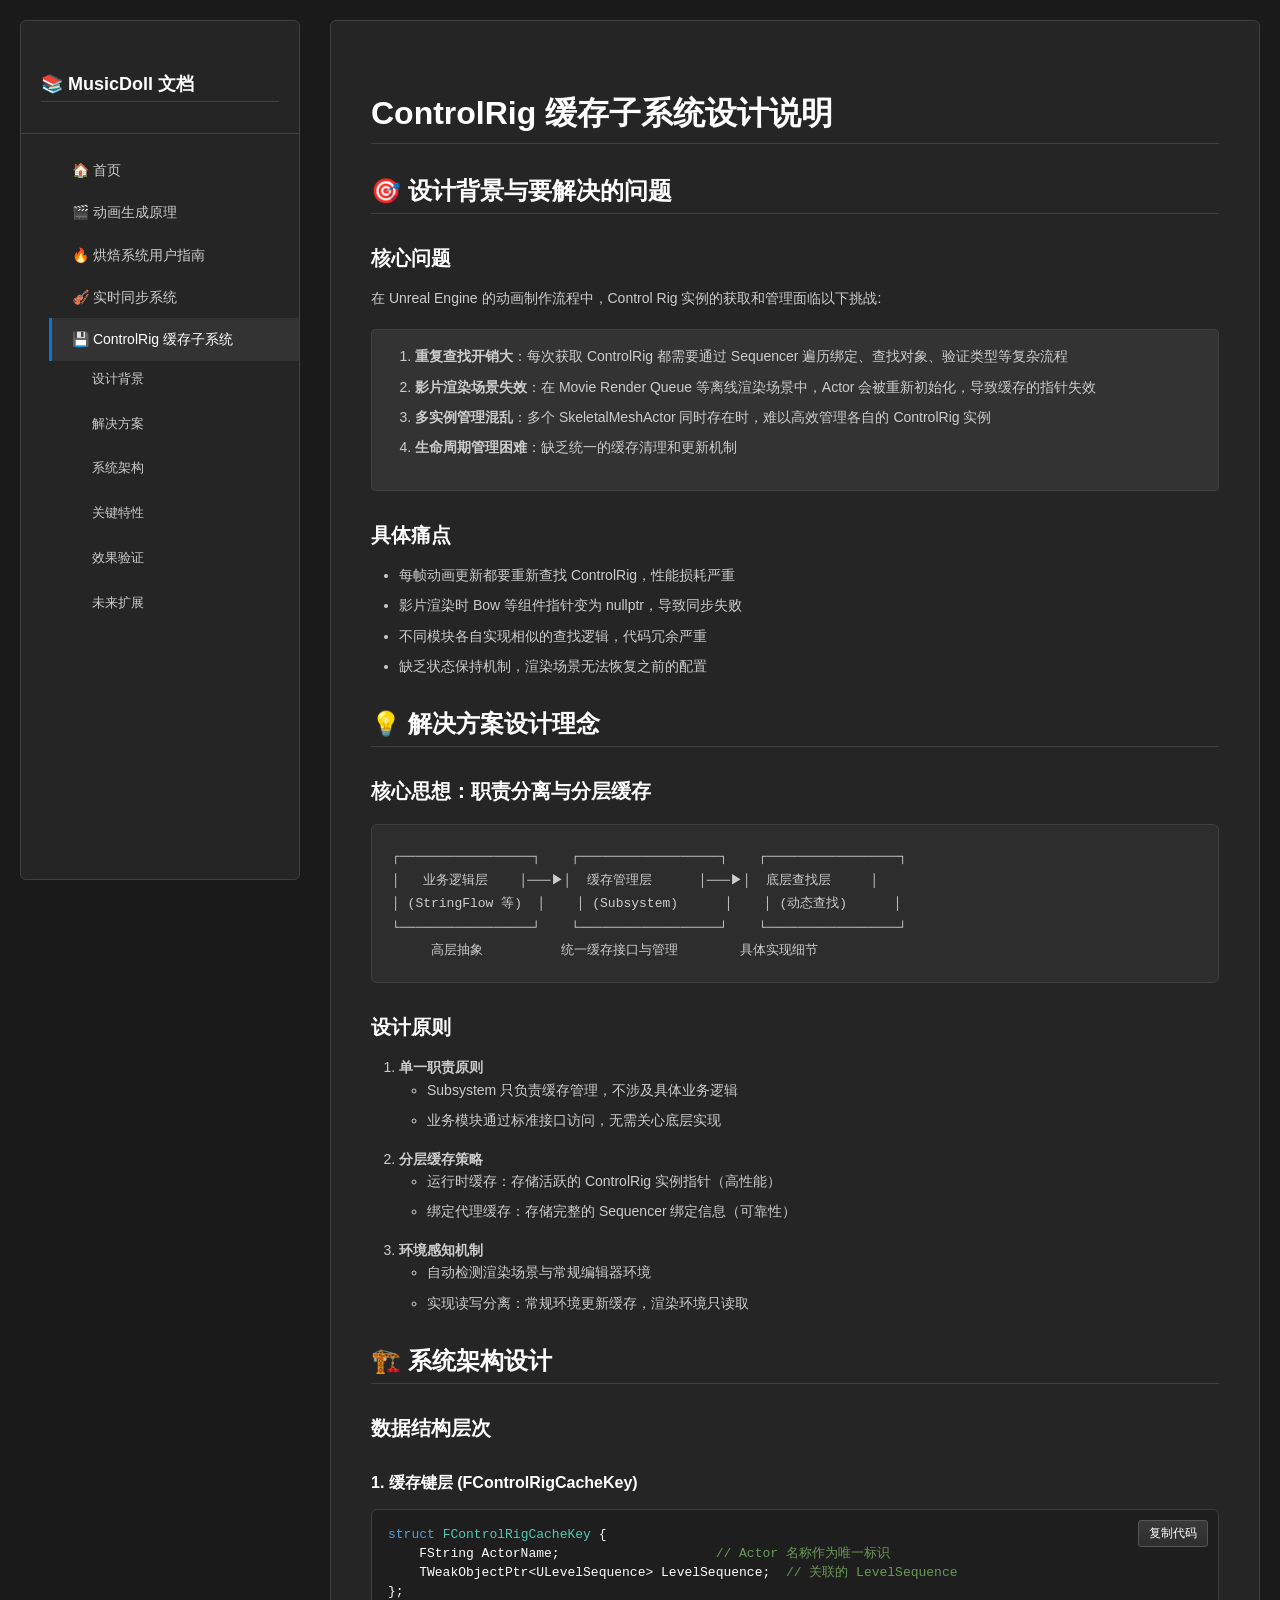
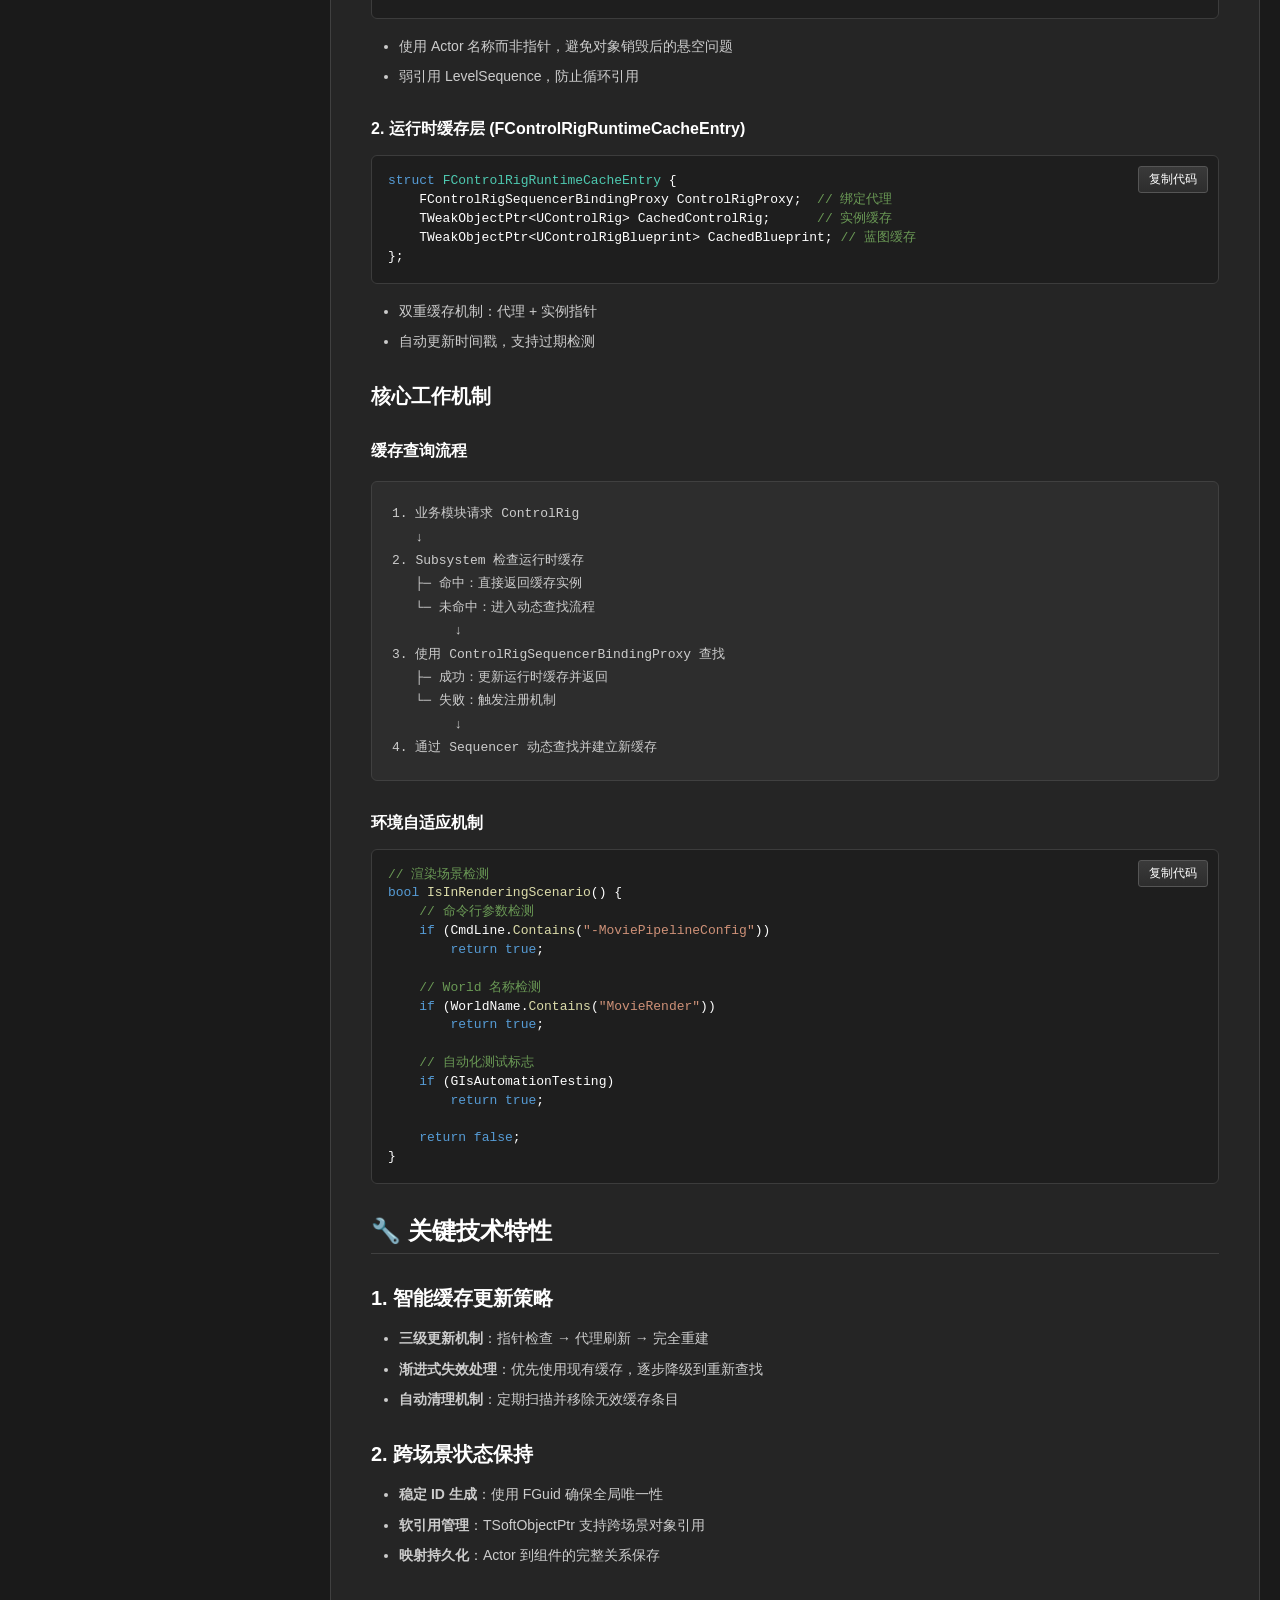
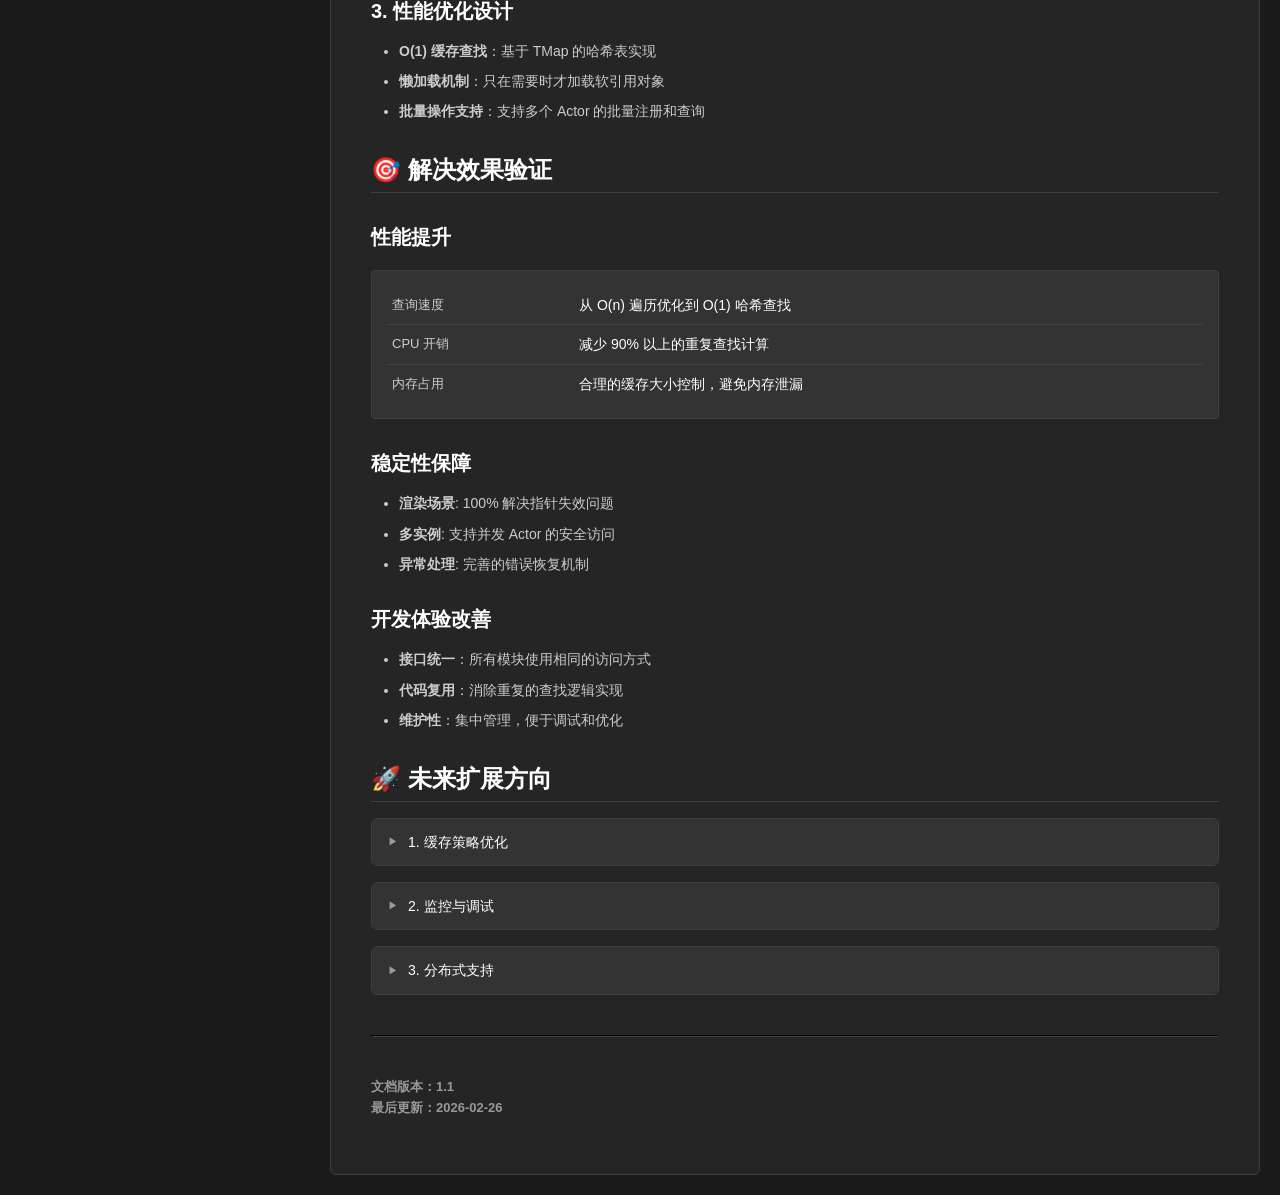
==== Documentation/HTML/ControlRigCacheSubsystemGuide.html @ b271af06 "新增了AI生成的html文档" ====
<!DOCTYPE html>
<html lang="zh-CN">
<head>
    <meta charset="UTF-8">
    <meta name="viewport" content="width=device-width, initial-scale=1.0">
    <title>ControlRig 缓存子系统指南 - MusicDoll 文档</title>
    <link rel="stylesheet" href="css/musicdoll-docs.css">
</head>
<body>
    <div class="doc-container">
        <!-- Sidebar Navigation -->
        <aside class="doc-sidebar">
            <div class="doc-nav-header">
                <h2>📚 MusicDoll 文档</h2>
            </div>
            <ul class="doc-nav">
                <li class="doc-nav-item">
                    <a href="index.html" class="doc-nav-link">🏠 首页</a>
                </li>
                <li class="doc-nav-item">
                    <a href="MusicDollAnimationGuide.html" class="doc-nav-link">🎬 动画生成原理</a>
                </li>
                <li class="doc-nav-item">
                    <a href="BakeUserGuide.html" class="doc-nav-link">🔥 烘焙系统用户指南</a>
                </li>
                <li class="doc-nav-item">
                    <a href="StringFlowRealtimeSyncSystem.html" class="doc-nav-link">🎻 实时同步系统</a>
                </li>
                <li class="doc-nav-item expanded">
                    <a href="#controlrig-cache" class="doc-nav-link active">💾 ControlRig 缓存子系统</a>
                    <ul class="doc-nav-sub">
                        <li><a href="#background" class="doc-nav-link">设计背景</a></li>
                        <li><a href="#solution" class="doc-nav-link">解决方案</a></li>
                        <li><a href="#architecture" class="doc-nav-link">系统架构</a></li>
                        <li><a href="#features" class="doc-nav-link">关键特性</a></li>
                        <li><a href="#results" class="doc-nav-link">效果验证</a></li>
                        <li><a href="#future" class="doc-nav-link">未来扩展</a></li>
                    </ul>
                </li>
            </ul>
        </aside>

        <!-- Main Content -->
        <main class="doc-main">
            <div class="doc-content">
                <h1 id="controlrig-cache">ControlRig 缓存子系统设计说明</h1>

                <section id="background">
                    <h2>🎯 设计背景与要解决的问题</h2>

                    <h3>核心问题</h3>
                    <p>在 Unreal Engine 的动画制作流程中，Control Rig 实例的获取和管理面临以下挑战:</p>

                    <div class="ui-panel">
                        <div class="ui-panel-body">
                            <ol>
                                <li><strong>重复查找开销大</strong>：每次获取 ControlRig 都需要通过 Sequencer 遍历绑定、查找对象、验证类型等复杂流程</li>
                                <li><strong>影片渲染场景失效</strong>：在 Movie Render Queue 等离线渲染场景中，Actor 会被重新初始化，导致缓存的指针失效</li>
                                <li><strong>多实例管理混乱</strong>：多个 SkeletalMeshActor 同时存在时，难以高效管理各自的 ControlRig 实例</li>
                                <li><strong>生命周期管理困难</strong>：缺乏统一的缓存清理和更新机制</li>
                            </ol>
                        </div>
                    </div>

                    <h3>具体痛点</h3>
                    <ul>
                        <li>每帧动画更新都要重新查找 ControlRig，性能损耗严重</li>
                        <li>影片渲染时 Bow 等组件指针变为 nullptr，导致同步失败</li>
                        <li>不同模块各自实现相似的查找逻辑，代码冗余严重</li>
                        <li>缺乏状态保持机制，渲染场景无法恢复之前的配置</li>
                    </ul>
                </section>

                <section id="solution">
                    <h2>💡 解决方案设计理念</h2>

                    <h3>核心思想：职责分离与分层缓存</h3>

                    <div class="flow-diagram">┌─────────────────┐    ┌──────────────────┐    ┌─────────────────┐
│   业务逻辑层    │───▶│  缓存管理层      │───▶│  底层查找层     │
│ (StringFlow 等)  │    │ (Subsystem)      │    │ (动态查找)      │
└─────────────────┘    └──────────────────┘    └─────────────────┘
     高层抽象          统一缓存接口与管理        具体实现细节</div>

                    <h3>设计原则</h3>

                    <ol>
                        <li><strong>单一职责原则</strong>
                            <ul>
                                <li>Subsystem 只负责缓存管理，不涉及具体业务逻辑</li>
                                <li>业务模块通过标准接口访问，无需关心底层实现</li>
                            </ul>
                        </li>
                        <li><strong>分层缓存策略</strong>
                            <ul>
                                <li>运行时缓存：存储活跃的 ControlRig 实例指针（高性能）</li>
                                <li>绑定代理缓存：存储完整的 Sequencer 绑定信息（可靠性）</li>
                            </ul>
                        </li>
                        <li><strong>环境感知机制</strong>
                            <ul>
                                <li>自动检测渲染场景与常规编辑器环境</li>
                                <li>实现读写分离：常规环境更新缓存，渲染环境只读取</li>
                            </ul>
                        </li>
                    </ol>
                </section>

                <section id="architecture">
                    <h2>🏗️ 系统架构设计</h2>

                    <h3>数据结构层次</h3>

                    <h4>1. 缓存键层 (FControlRigCacheKey)</h4>
                    <pre><code><span class="kw">struct</span> <span class="tp">FControlRigCacheKey</span> {
    FString ActorName;                    <span class="cmt">// Actor 名称作为唯一标识</span>
    TWeakObjectPtr&lt;ULevelSequence&gt; LevelSequence;  <span class="cmt">// 关联的 LevelSequence</span>
};</code></pre>
                    <ul>
                        <li>使用 Actor 名称而非指针，避免对象销毁后的悬空问题</li>
                        <li>弱引用 LevelSequence，防止循环引用</li>
                    </ul>

                    <h4>2. 运行时缓存层 (FControlRigRuntimeCacheEntry)</h4>
                    <pre><code><span class="kw">struct</span> <span class="tp">FControlRigRuntimeCacheEntry</span> {
    FControlRigSequencerBindingProxy ControlRigProxy;  <span class="cmt">// 绑定代理</span>
    TWeakObjectPtr&lt;UControlRig&gt; CachedControlRig;      <span class="cmt">// 实例缓存</span>
    TWeakObjectPtr&lt;UControlRigBlueprint&gt; CachedBlueprint; <span class="cmt">// 蓝图缓存</span>
};</code></pre>
                    <ul>
                        <li>双重缓存机制：代理 + 实例指针</li>
                        <li>自动更新时间戳，支持过期检测</li>
                    </ul>

                    <h3>核心工作机制</h3>

                    <h4>缓存查询流程</h4>
                    <div class="flow-diagram">1. 业务模块请求 ControlRig
   ↓
2. Subsystem 检查运行时缓存
   ├─ 命中：直接返回缓存实例
   └─ 未命中：进入动态查找流程
        ↓
3. 使用 ControlRigSequencerBindingProxy 查找
   ├─ 成功：更新运行时缓存并返回
   └─ 失败：触发注册机制
        ↓
4. 通过 Sequencer 动态查找并建立新缓存</div>

                    <h4>环境自适应机制</h4>
                    <pre><code><span class="cmt">// 渲染场景检测</span>
<span class="kw">bool</span> <span class="fn">IsInRenderingScenario</span>() {
    <span class="cmt">// 命令行参数检测</span>
    <span class="kw">if</span> (CmdLine.<span class="fn">Contains</span>(<span class="str">"-MoviePipelineConfig"</span>))
        <span class="kw">return true</span>;
    
    <span class="cmt">// World 名称检测</span>
    <span class="kw">if</span> (WorldName.<span class="fn">Contains</span>(<span class="str">"MovieRender"</span>))
        <span class="kw">return true</span>;
        
    <span class="cmt">// 自动化测试标志</span>
    <span class="kw">if</span> (GIsAutomationTesting)
        <span class="kw">return true</span>;
        
    <span class="kw">return false</span>;
}</code></pre>
                </section>

                <section id="features">
                    <h2>🔧 关键技术特性</h2>

                    <h3>1. 智能缓存更新策略</h3>
                    <ul>
                        <li><strong>三级更新机制</strong>：指针检查 → 代理刷新 → 完全重建</li>
                        <li><strong>渐进式失效处理</strong>：优先使用现有缓存，逐步降级到重新查找</li>
                        <li><strong>自动清理机制</strong>：定期扫描并移除无效缓存条目</li>
                    </ul>

                    <h3>2. 跨场景状态保持</h3>
                    <ul>
                        <li><strong>稳定 ID 生成</strong>：使用 FGuid 确保全局唯一性</li>
                        <li><strong>软引用管理</strong>：TSoftObjectPtr 支持跨场景对象引用</li>
                        <li><strong>映射持久化</strong>：Actor 到组件的完整关系保存</li>
                    </ul>

                    <h3>3. 性能优化设计</h3>
                    <ul>
                        <li><strong>O(1) 缓存查找</strong>：基于 TMap 的哈希表实现</li>
                        <li><strong>懒加载机制</strong>：只在需要时才加载软引用对象</li>
                        <li><strong>批量操作支持</strong>：支持多个 Actor 的批量注册和查询</li>
                    </ul>
                </section>

                <section id="results">
                    <h2>🎯 解决效果验证</h2>

                    <h3>性能提升</h3>
                    <div class="ui-panel">
                        <div class="ui-panel-body">
                            <div class="property-row">
                                <div class="property-label">查询速度</div>
                                <div class="property-value">
                                    <span>从 O(n) 遍历优化到 O(1) 哈希查找</span>
                                </div>
                            </div>
                            <div class="property-row">
                                <div class="property-label">CPU 开销</div>
                                <div class="property-value">
                                    <span>减少 90% 以上的重复查找计算</span>
                                </div>
                            </div>
                            <div class="property-row">
                                <div class="property-label">内存占用</div>
                                <div class="property-value">
                                    <span>合理的缓存大小控制，避免内存泄漏</span>
                                </div>
                            </div>
                        </div>
                    </div>

                    <h3>稳定性保障</h3>
                    <ul>
                        <li><strong>渲染场景</strong>: 100% 解决指针失效问题</li>
                        <li><strong>多实例</strong>: 支持并发 Actor 的安全访问</li>
                        <li><strong>异常处理</strong>: 完善的错误恢复机制</li>
                    </ul>

                    <h3>开发体验改善</h3>
                    <ul>
                        <li><strong>接口统一</strong>：所有模块使用相同的访问方式</li>
                        <li><strong>代码复用</strong>：消除重复的查找逻辑实现</li>
                        <li><strong>维护性</strong>：集中管理，便于调试和优化</li>
                    </ul>
                </section>

                <section id="future">
                    <h2>🚀 未来扩展方向</h2>

                    <details>
                        <summary>1. 缓存策略优化</summary>
                        <div class="details-content">
                            <ul>
                                <li>实现 LRU 淘汰算法</li>
                                <li>支持配置化的缓存大小限制</li>
                                <li>添加缓存预热机制</li>
                            </ul>
                        </div>
                    </details>

                    <details>
                        <summary>2. 监控与调试</summary>
                        <div class="details-content">
                            <ul>
                                <li>缓存命中率统计</li>
                                <li>性能分析工具集成</li>
                                <li>实时状态可视化</li>
                            </ul>
                        </div>
                    </details>

                    <details>
                        <summary>3. 分布式支持</summary>
                        <div class="details-content">
                            <ul>
                                <li>网络同步缓存状态</li>
                                <li>多机器协作的缓存共享</li>
                                <li>云端缓存服务集成</li>
                            </ul>
                        </div>
                    </details>
                </section>

                <hr style="margin: 40px 0; border-color: var(--border-color);">
                
                <p style="color: var(--text-muted); font-size: 13px;">
                    <strong>文档版本：1.1</strong><br>
                    <strong>最后更新：2026-02-26</strong>
                </p>
            </div>
        </main>
    </div>

    <script src="js/musicdoll-docs.js"></script>
</body>
</html>
---- Documentation/HTML/css/musicdoll-docs.css ----
/* ============================================
   MusicDoll Documentation Styles
   Unreal Engine Dark Theme Inspired
   ============================================ */

:root {
    /* Color Palette - UE Dark Theme */
    --bg-primary: #1a1a1a;
    --bg-secondary: #252525;
    --bg-tertiary: #2d2d2d;
    --bg-panel: #333333;
    
    --text-primary: #ffffff;
    --text-secondary: #cccccc;
    --text-muted: #999999;
    --text-link: #4da6ff;
    
    --accent-blue: #0078d4;
    --accent-blue-hover: #1e8ce5;
    --accent-green: #2ea043;
    --accent-orange: #d29922;
    --accent-red: #f85149;
    --accent-purple: #a371f7;
    
    --border-color: #404040;
    --border-light: #555555;
    
    --code-bg: #1e1e1e;
    --code-border: #3c3c3c;
    --code-keyword: #569cd6;
    --code-string: #ce9178;
    --code-number: #b5cea8;
    --code-comment: #6a9955;
    --code-function: #dcdcaa;
    --code-type: #4ec9b0;
}

/* ============================================
   Base Styles
   ============================================ */

* {
    margin: 0;
    padding: 0;
    box-sizing: border-box;
}

body {
    font-family: 'Segoe UI', Tahoma, Geneva, Verdana, sans-serif;
    background-color: var(--bg-primary);
    color: var(--text-primary);
    line-height: 1.6;
    font-size: 14px;
}

/* ============================================
   Layout
   ============================================ */

.doc-container {
    max-width: 1400px;
    margin: 0 auto;
    padding: 20px;
    display: grid;
    grid-template-columns: 280px 1fr;
    gap: 30px;
}

/* Sidebar Navigation */
.doc-sidebar {
    position: sticky;
    top: 20px;
    height: calc(100vh - 40px);
    overflow-y: auto;
    background-color: var(--bg-secondary);
    border: 1px solid var(--border-color);
    border-radius: 6px;
    padding: 20px 0;
}

.doc-nav-header {
    padding: 0 20px 15px;
    border-bottom: 1px solid var(--border-color);
    margin-bottom: 15px;
}

.doc-nav-header h2 {
    font-size: 18px;
    color: var(--text-primary);
    font-weight: 600;
}

.doc-nav {
    list-style: none;
}

.doc-nav-item {
    margin: 0;
}

.doc-nav-link {
    display: block;
    padding: 10px 20px;
    color: var(--text-secondary);
    text-decoration: none;
    transition: all 0.2s ease;
    border-left: 3px solid transparent;
}

.doc-nav-link:hover {
    background-color: var(--bg-tertiary);
    color: var(--text-primary);
    border-left-color: var(--accent-blue);
}

.doc-nav-link.active {
    background-color: var(--bg-panel);
    color: var(--text-primary);
    border-left-color: var(--accent-blue);
    font-weight: 500;
}

.doc-nav-sub {
    list-style: none;
    padding-left: 20px;
    display: none;
}

.doc-nav-item.expanded > .doc-nav-sub {
    display: block;
}

.doc-nav-sub .doc-nav-link {
    padding: 8px 20px;
    font-size: 13px;
}

/* Main Content */
.doc-main {
    min-width: 0;
}

.doc-content {
    background-color: var(--bg-secondary);
    border: 1px solid var(--border-color);
    border-radius: 6px;
    padding: 40px;
}

/* ============================================
   Typography
   ============================================ */

h1, h2, h3, h4, h5, h6 {
    color: var(--text-primary);
    font-weight: 600;
    margin-top: 32px;
    margin-bottom: 16px;
    line-height: 1.25;
}

h1 {
    font-size: 32px;
    padding-bottom: 0.3em;
    border-bottom: 1px solid var(--border-color);
}

h2 {
    font-size: 24px;
    padding-bottom: 0.3em;
    border-bottom: 1px solid var(--border-color);
}

h3 {
    font-size: 20px;
}

h4 {
    font-size: 16px;
}

p {
    margin-bottom: 16px;
    color: var(--text-secondary);
}

ul, ol {
    margin-bottom: 16px;
    padding-left: 2em;
    color: var(--text-secondary);
}

li {
    margin-bottom: 8px;
}

a {
    color: var(--text-link);
    text-decoration: none;
}

a:hover {
    text-decoration: underline;
}

/* ============================================
   Code Blocks
   ============================================ */

pre {
    background-color: var(--code-bg);
    border: 1px solid var(--code-border);
    border-radius: 6px;
    padding: 16px;
    overflow-x: auto;
    margin: 16px 0;
    font-family: 'Consolas', 'Monaco', 'Courier New', monospace;
    font-size: 13px;
    line-height: 1.45;
}

code {
    font-family: 'Consolas', 'Monaco', 'Courier New', monospace;
    font-size: 13px;
    background-color: var(--code-bg);
    padding: 2px 6px;
    border-radius: 3px;
    border: 1px solid var(--code-border);
}

pre code {
    background: none;
    padding: 0;
    border: none;
}

/* Syntax Highlighting */
.kw { color: var(--code-keyword); }  /* Keyword */
.str { color: var(--code-string); }  /* String */
.num { color: var(--code-number); }  /* Number */
.cmt { color: var(--code-comment); } /* Comment */
.fn { color: var(--code-function); } /* Function */
.tp { color: var(--code-type); }     /* Type */

/* Inline code */
p code, li code {
    color: var(--text-primary);
}

/* ============================================
   Tables
   ============================================ */

table {
    width: 100%;
    border-collapse: collapse;
    margin: 20px 0;
    background-color: var(--bg-tertiary);
    border-radius: 6px;
    overflow: hidden;
}

th, td {
    padding: 12px 16px;
    text-align: left;
    border: 1px solid var(--border-color);
}

th {
    background-color: var(--bg-panel);
    color: var(--text-primary);
    font-weight: 600;
    text-transform: uppercase;
    font-size: 12px;
    letter-spacing: 0.5px;
}

td {
    color: var(--text-secondary);
}

tr:nth-child(even) {
    background-color: rgba(255, 255, 255, 0.02);
}

tr:hover {
    background-color: rgba(255, 255, 255, 0.05);
}

/* ============================================
   UI Panel Components (Slate-inspired)
   ============================================ */

/* Panel Container */
.ui-panel {
    background-color: var(--bg-panel);
    border: 1px solid var(--border-color);
    border-radius: 4px;
    margin: 20px 0;
    overflow: hidden;
}

.ui-panel-header {
    background-color: var(--bg-tertiary);
    padding: 10px 15px;
    border-bottom: 1px solid var(--border-color);
    font-weight: 600;
    font-size: 13px;
    color: var(--text-primary);
    display: flex;
    align-items: center;
    gap: 8px;
}

.ui-panel-header::before {
    content: '';
    display: inline-block;
    width: 12px;
    height: 12px;
    background: linear-gradient(135deg, var(--accent-blue), var(--accent-purple));
    border-radius: 2px;
}

.ui-panel-body {
    padding: 15px;
}

/* Property Row */
.property-row {
    display: grid;
    grid-template-columns: 180px 1fr;
    gap: 12px;
    align-items: center;
    padding: 8px 0;
    border-bottom: 1px solid var(--border-color);
}

.property-row:last-child {
    border-bottom: none;
}

.property-label {
    color: var(--text-secondary);
    font-size: 13px;
    padding-left: 5px;
}

.property-value {
    display: flex;
    align-items: center;
    gap: 8px;
}

/* Input Fields */
input[type="text"],
input[type="number"],
select,
textarea {
    background-color: var(--bg-tertiary);
    border: 1px solid var(--border-color);
    border-radius: 3px;
    color: var(--text-primary);
    padding: 6px 10px;
    font-size: 13px;
    font-family: inherit;
    width: 100%;
    max-width: 400px;
}

input:focus,
select:focus,
textarea:focus {
    outline: none;
    border-color: var(--accent-blue);
}

/* Buttons */
.ui-button {
    background: linear-gradient(to bottom, #3a3a3a, #2d2d2d);
    border: 1px solid var(--border-light);
    border-radius: 3px;
    color: var(--text-primary);
    padding: 6px 16px;
    font-size: 13px;
    font-weight: 500;
    cursor: pointer;
    transition: all 0.15s ease;
    display: inline-flex;
    align-items: center;
    gap: 6px;
}

.ui-button:hover {
    background: linear-gradient(to bottom, #4a4a4a, #353535);
    border-color: var(--accent-blue);
}

.ui-button:active {
    background: linear-gradient(to bottom, #2d2d2d, #3a3a3a);
}

.ui-button.primary {
    background: linear-gradient(to bottom, var(--accent-blue), #006cbd);
    border-color: #006cbd;
}

.ui-button.primary:hover {
    background: linear-gradient(to bottom, var(--accent-blue-hover), #0078d4);
}

/* Combo Box */
.combo-box {
    position: relative;
    display: inline-block;
    width: 100%;
    max-width: 400px;
}

.combo-box select {
    width: 100%;
    padding-right: 30px;
    cursor: pointer;
}

.combo-box::after {
    content: '▼';
    position: absolute;
    right: 10px;
    top: 50%;
    transform: translateY(-50%);
    color: var(--text-muted);
    pointer-events: none;
    font-size: 10px;
}

/* Section Header */
.section-header {
    color: var(--text-primary);
    font-size: 14px;
    font-weight: 600;
    padding: 10px 0;
    margin-top: 15px;
    border-bottom: 1px solid var(--border-color);
}

/* ============================================
   Flow Diagrams
   ============================================ */

.flow-diagram {
    background-color: var(--bg-tertiary);
    border: 1px solid var(--border-color);
    border-radius: 6px;
    padding: 20px;
    margin: 20px 0;
    font-family: 'Consolas', 'Monaco', 'Courier New', monospace;
    font-size: 13px;
    line-height: 1.8;
    white-space: pre;
    overflow-x: auto;
    color: var(--text-secondary);
}

.flow-diagram .box {
    display: inline-block;
    background-color: var(--bg-panel);
    border: 1px solid var(--accent-blue);
    border-radius: 4px;
    padding: 8px 16px;
    margin: 5px;
    color: var(--text-primary);
}

.flow-diagram .arrow {
    color: var(--accent-blue);
}

/* ============================================
   Callouts & Alerts
   ============================================ */

.callout {
    padding: 15px 20px;
    border-left: 4px solid;
    border-radius: 4px;
    margin: 20px 0;
    background-color: var(--bg-tertiary);
}

.callout-note {
    border-left-color: var(--accent-blue);
}

.callout-warning {
    border-left-color: var(--accent-orange);
}

.callout-important {
    border-left-color: var(--accent-red);
}

.callout-tip {
    border-left-color: var(--accent-green);
}

.callout-title {
    font-weight: 600;
    margin-bottom: 8px;
    color: var(--text-primary);
    display: flex;
    align-items: center;
    gap: 8px;
}

.callout-content {
    color: var(--text-secondary);
}

/* ============================================
   Collapsible Sections
   ============================================ */

details {
    background-color: var(--bg-tertiary);
    border: 1px solid var(--border-color);
    border-radius: 6px;
    margin: 16px 0;
    overflow: hidden;
}

summary {
    padding: 12px 16px;
    cursor: pointer;
    font-weight: 500;
    color: var(--text-primary);
    background-color: var(--bg-panel);
    list-style: none;
    display: flex;
    align-items: center;
    gap: 10px;
}

summary:hover {
    background-color: var(--bg-tertiary);
}

summary::-webkit-details-marker {
    display: none;
}

summary::before {
    content: '▶';
    display: inline-block;
    font-size: 10px;
    transition: transform 0.2s ease;
    color: var(--text-muted);
}

details[open] summary::before {
    transform: rotate(90deg);
}

details[open] summary {
    border-bottom: 1px solid var(--border-color);
}

.details-content {
    padding: 16px;
}

/* ============================================
   Tab Navigation
   ============================================ */

.tabs {
    display: flex;
    gap: 2px;
    border-bottom: 1px solid var(--border-color);
    margin-bottom: 20px;
}

.tab-button {
    padding: 10px 20px;
    background: none;
    border: none;
    border-bottom: 2px solid transparent;
    color: var(--text-secondary);
    cursor: pointer;
    font-size: 14px;
    font-weight: 500;
    transition: all 0.2s ease;
}

.tab-button:hover {
    color: var(--text-primary);
    background-color: var(--bg-tertiary);
}

.tab-button.active {
    color: var(--accent-blue);
    border-bottom-color: var(--accent-blue);
}

.tab-content {
    display: none;
}

.tab-content.active {
    display: block;
}

/* ============================================
   Responsive Design
   ============================================ */

@media (max-width: 1024px) {
    .doc-container {
        grid-template-columns: 1fr;
    }
    
    .doc-sidebar {
        position: static;
        height: auto;
        max-height: 300px;
    }
    
    .property-row {
        grid-template-columns: 1fr;
        gap: 6px;
    }
}

/* ============================================
   Print Styles
   ============================================ */

@media print {
    body {
        background: white;
        color: black;
    }
    
    .doc-sidebar {
        display: none;
    }
    
    .doc-content {
        border: none;
        padding: 0;
    }
}
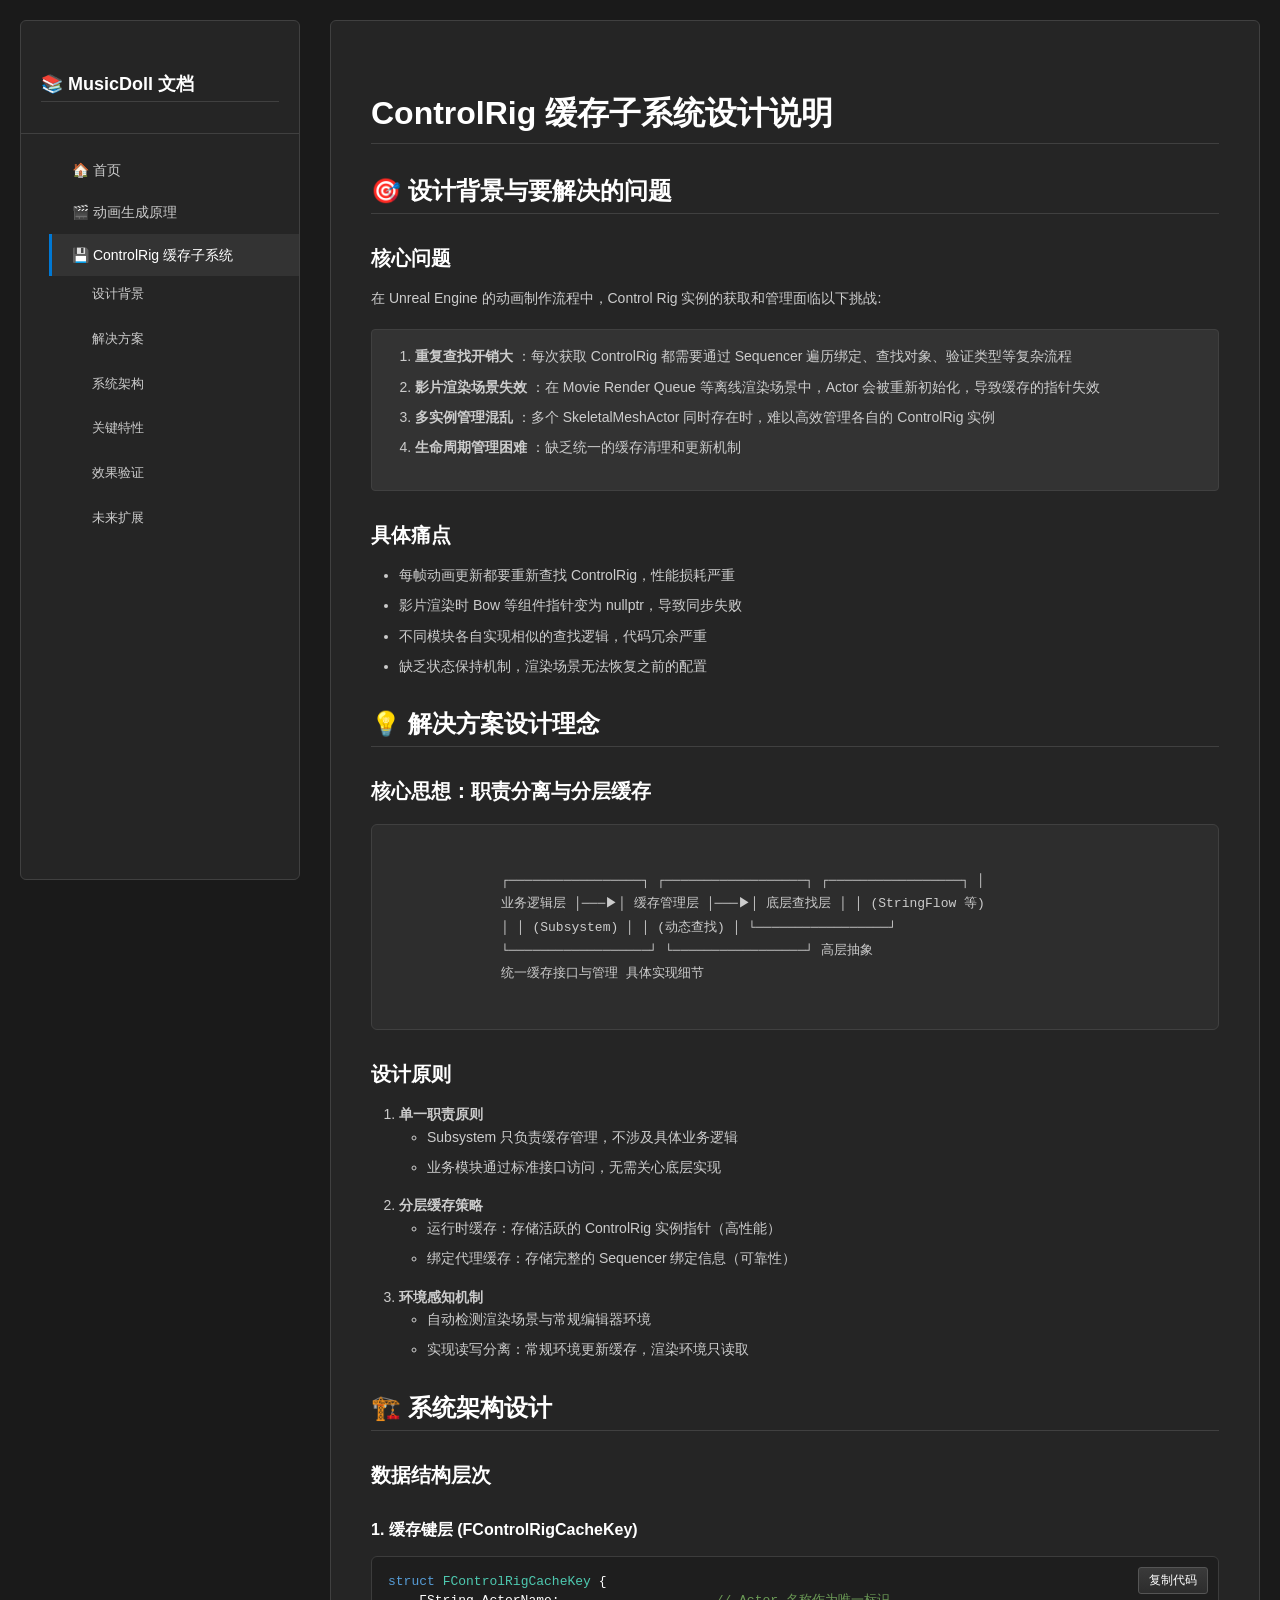
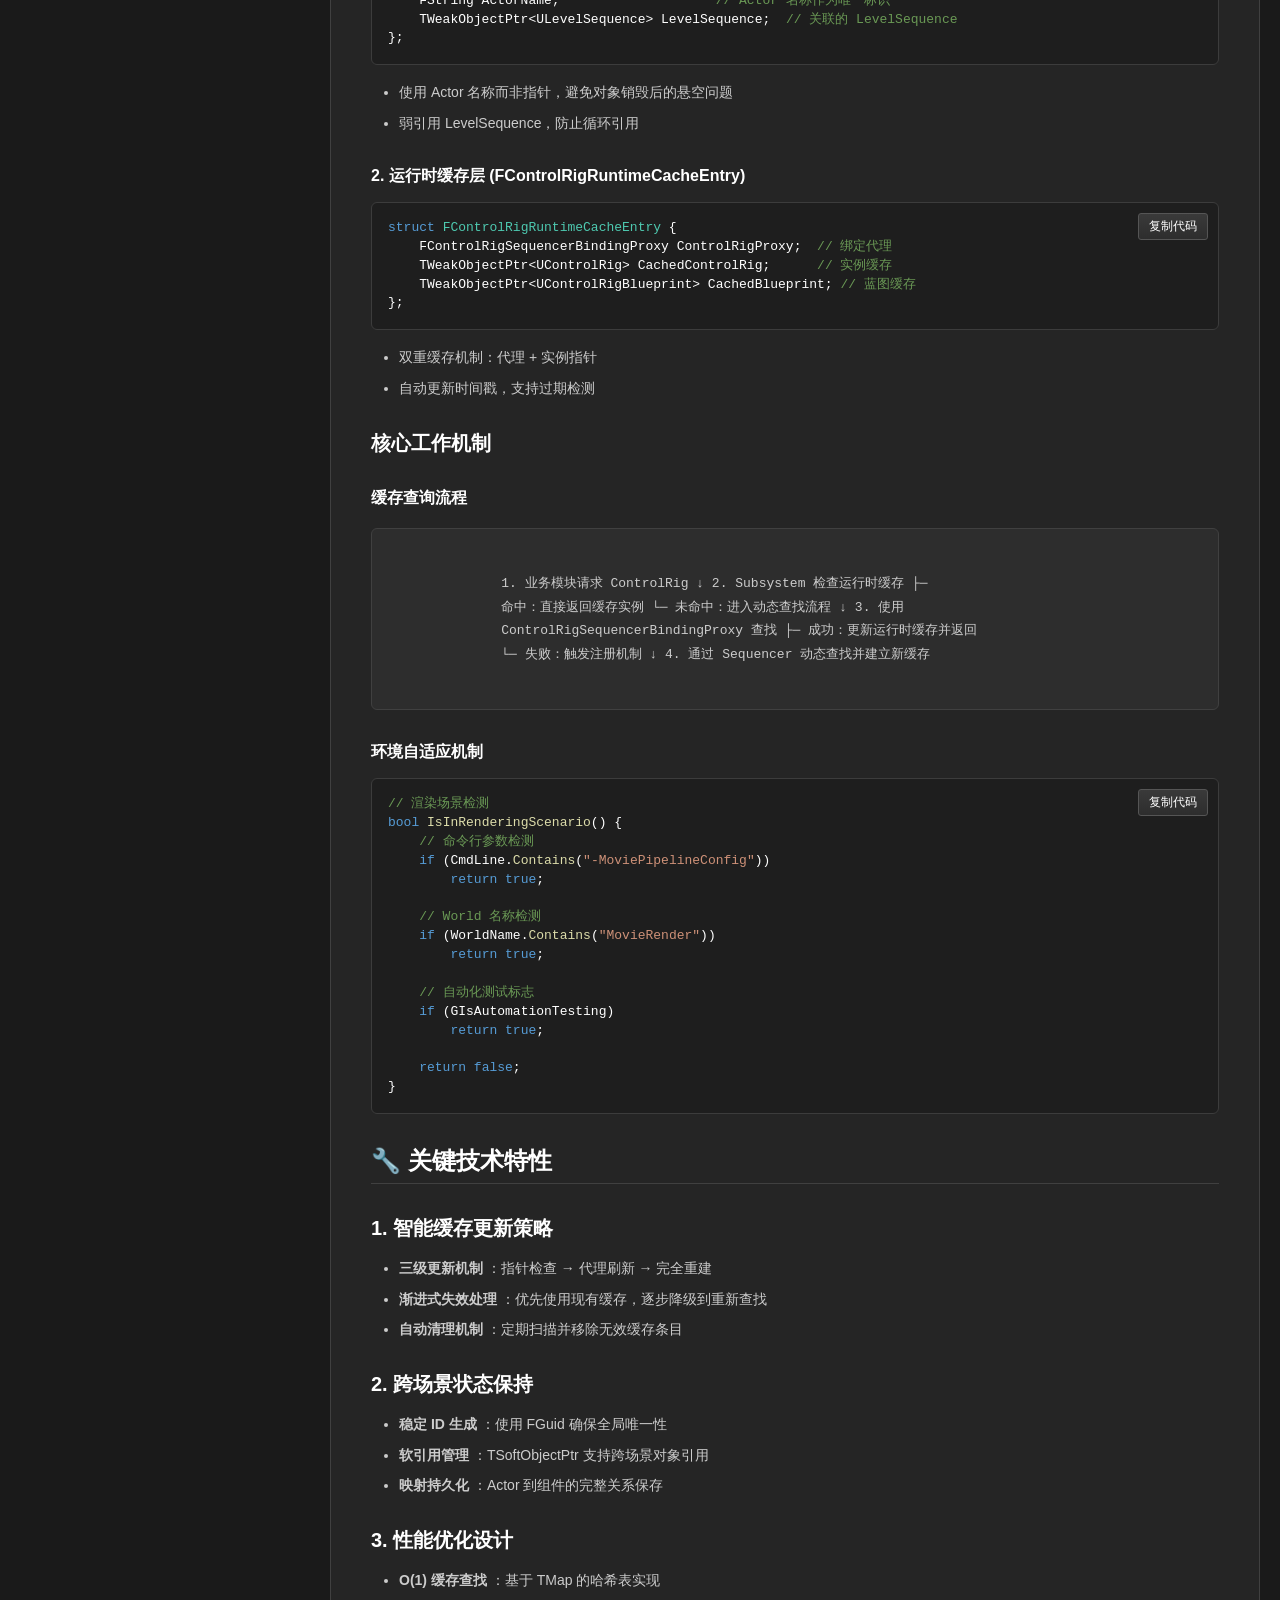
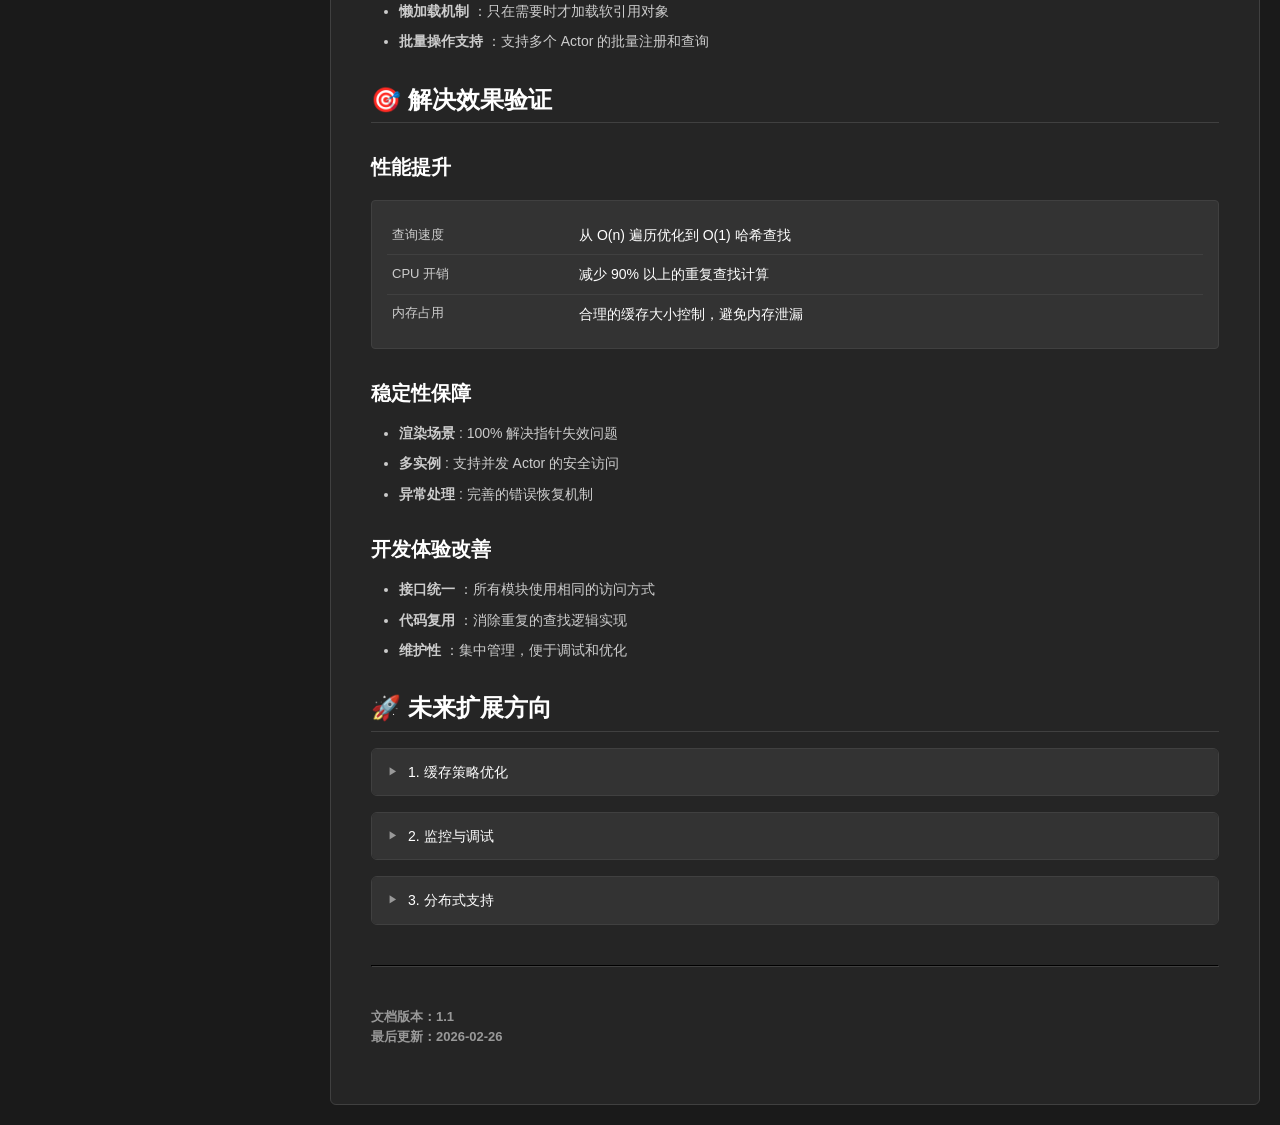
==== commit 1c58a202: "新增了竖琴模块，更新了文档，修复了一些bug。" ====
--- a/Documentation/HTML/ControlRigCacheSubsystemGuide.html
+++ b/Documentation/HTML/ControlRigCacheSubsystemGuide.html
@@ -1,154 +1,170 @@
-<!DOCTYPE html>
+<!doctype html>
 <html lang="zh-CN">
-<head>
-    <meta charset="UTF-8">
-    <meta name="viewport" content="width=device-width, initial-scale=1.0">
+  <head>
+    <meta charset="UTF-8" />
+    <meta name="viewport" content="width=device-width, initial-scale=1.0" />
     <title>ControlRig 缓存子系统指南 - MusicDoll 文档</title>
-    <link rel="stylesheet" href="css/musicdoll-docs.css">
-</head>
-<body>
+    <link rel="stylesheet" href="css/musicdoll-docs.css" />
+  </head>
+  <body>
     <div class="doc-container">
-        <!-- Sidebar Navigation -->
-        <aside class="doc-sidebar">
-            <div class="doc-nav-header">
-                <h2>📚 MusicDoll 文档</h2>
+      <!-- Sidebar Navigation -->
+      <aside class="doc-sidebar">
+        <div class="doc-nav-header">
+          <h2>📚 MusicDoll 文档</h2>
+        </div>
+        <ul class="doc-nav">
+          <li class="doc-nav-item">
+            <a href="index.html" class="doc-nav-link">🏠 首页</a>
+          </li>
+          <li class="doc-nav-item">
+            <a href="MusicDollAnimationGuide.html" class="doc-nav-link">
+              🎬 动画生成原理
+            </a>
+          </li>
+          <li class="doc-nav-item expanded">
+            <a href="#controlrig-cache" class="doc-nav-link active">
+              💾 ControlRig 缓存子系统
+            </a>
+            <ul class="doc-nav-sub">
+              <li><a href="#background" class="doc-nav-link">设计背景</a></li>
+              <li><a href="#solution" class="doc-nav-link">解决方案</a></li>
+              <li><a href="#architecture" class="doc-nav-link">系统架构</a></li>
+              <li><a href="#features" class="doc-nav-link">关键特性</a></li>
+              <li><a href="#results" class="doc-nav-link">效果验证</a></li>
+              <li><a href="#future" class="doc-nav-link">未来扩展</a></li>
+            </ul>
+          </li>
+        </ul>
+      </aside>
+
+      <!-- Main Content -->
+      <main class="doc-main">
+        <div class="doc-content">
+          <h1 id="controlrig-cache">ControlRig 缓存子系统设计说明</h1>
+
+          <section id="background">
+            <h2>🎯 设计背景与要解决的问题</h2>
+
+            <h3>核心问题</h3>
+            <p>
+              在 Unreal Engine 的动画制作流程中，Control Rig
+              实例的获取和管理面临以下挑战:
+            </p>
+
+            <div class="ui-panel">
+              <div class="ui-panel-body">
+                <ol>
+                  <li>
+                    <strong>重复查找开销大</strong>
+                    ：每次获取 ControlRig 都需要通过 Sequencer
+                    遍历绑定、查找对象、验证类型等复杂流程
+                  </li>
+                  <li>
+                    <strong>影片渲染场景失效</strong>
+                    ：在 Movie Render Queue 等离线渲染场景中，Actor
+                    会被重新初始化，导致缓存的指针失效
+                  </li>
+                  <li>
+                    <strong>多实例管理混乱</strong>
+                    ：多个 SkeletalMeshActor 同时存在时，难以高效管理各自的
+                    ControlRig 实例
+                  </li>
+                  <li>
+                    <strong>生命周期管理困难</strong>
+                    ：缺乏统一的缓存清理和更新机制
+                  </li>
+                </ol>
+              </div>
             </div>
-            <ul class="doc-nav">
-                <li class="doc-nav-item">
-                    <a href="index.html" class="doc-nav-link">🏠 首页</a>
-                </li>
-                <li class="doc-nav-item">
-                    <a href="MusicDollAnimationGuide.html" class="doc-nav-link">🎬 动画生成原理</a>
-                </li>
-                <li class="doc-nav-item">
-                    <a href="BakeUserGuide.html" class="doc-nav-link">🔥 烘焙系统用户指南</a>
-                </li>
-                <li class="doc-nav-item">
-                    <a href="StringFlowRealtimeSyncSystem.html" class="doc-nav-link">🎻 实时同步系统</a>
-                </li>
-                <li class="doc-nav-item expanded">
-                    <a href="#controlrig-cache" class="doc-nav-link active">💾 ControlRig 缓存子系统</a>
-                    <ul class="doc-nav-sub">
-                        <li><a href="#background" class="doc-nav-link">设计背景</a></li>
-                        <li><a href="#solution" class="doc-nav-link">解决方案</a></li>
-                        <li><a href="#architecture" class="doc-nav-link">系统架构</a></li>
-                        <li><a href="#features" class="doc-nav-link">关键特性</a></li>
-                        <li><a href="#results" class="doc-nav-link">效果验证</a></li>
-                        <li><a href="#future" class="doc-nav-link">未来扩展</a></li>
-                    </ul>
-                </li>
-            </ul>
-        </aside>
-
-        <!-- Main Content -->
-        <main class="doc-main">
-            <div class="doc-content">
-                <h1 id="controlrig-cache">ControlRig 缓存子系统设计说明</h1>
-
-                <section id="background">
-                    <h2>🎯 设计背景与要解决的问题</h2>
-
-                    <h3>核心问题</h3>
-                    <p>在 Unreal Engine 的动画制作流程中，Control Rig 实例的获取和管理面临以下挑战:</p>
-
-                    <div class="ui-panel">
-                        <div class="ui-panel-body">
-                            <ol>
-                                <li><strong>重复查找开销大</strong>：每次获取 ControlRig 都需要通过 Sequencer 遍历绑定、查找对象、验证类型等复杂流程</li>
-                                <li><strong>影片渲染场景失效</strong>：在 Movie Render Queue 等离线渲染场景中，Actor 会被重新初始化，导致缓存的指针失效</li>
-                                <li><strong>多实例管理混乱</strong>：多个 SkeletalMeshActor 同时存在时，难以高效管理各自的 ControlRig 实例</li>
-                                <li><strong>生命周期管理困难</strong>：缺乏统一的缓存清理和更新机制</li>
-                            </ol>
-                        </div>
-                    </div>
-
-                    <h3>具体痛点</h3>
-                    <ul>
-                        <li>每帧动画更新都要重新查找 ControlRig，性能损耗严重</li>
-                        <li>影片渲染时 Bow 等组件指针变为 nullptr，导致同步失败</li>
-                        <li>不同模块各自实现相似的查找逻辑，代码冗余严重</li>
-                        <li>缺乏状态保持机制，渲染场景无法恢复之前的配置</li>
-                    </ul>
-                </section>
-
-                <section id="solution">
-                    <h2>💡 解决方案设计理念</h2>
-
-                    <h3>核心思想：职责分离与分层缓存</h3>
-
-                    <div class="flow-diagram">┌─────────────────┐    ┌──────────────────┐    ┌─────────────────┐
-│   业务逻辑层    │───▶│  缓存管理层      │───▶│  底层查找层     │
-│ (StringFlow 等)  │    │ (Subsystem)      │    │ (动态查找)      │
-└─────────────────┘    └──────────────────┘    └─────────────────┘
-     高层抽象          统一缓存接口与管理        具体实现细节</div>
-
-                    <h3>设计原则</h3>
-
-                    <ol>
-                        <li><strong>单一职责原则</strong>
-                            <ul>
-                                <li>Subsystem 只负责缓存管理，不涉及具体业务逻辑</li>
-                                <li>业务模块通过标准接口访问，无需关心底层实现</li>
-                            </ul>
-                        </li>
-                        <li><strong>分层缓存策略</strong>
-                            <ul>
-                                <li>运行时缓存：存储活跃的 ControlRig 实例指针（高性能）</li>
-                                <li>绑定代理缓存：存储完整的 Sequencer 绑定信息（可靠性）</li>
-                            </ul>
-                        </li>
-                        <li><strong>环境感知机制</strong>
-                            <ul>
-                                <li>自动检测渲染场景与常规编辑器环境</li>
-                                <li>实现读写分离：常规环境更新缓存，渲染环境只读取</li>
-                            </ul>
-                        </li>
-                    </ol>
-                </section>
-
-                <section id="architecture">
-                    <h2>🏗️ 系统架构设计</h2>
-
-                    <h3>数据结构层次</h3>
-
-                    <h4>1. 缓存键层 (FControlRigCacheKey)</h4>
-                    <pre><code><span class="kw">struct</span> <span class="tp">FControlRigCacheKey</span> {
+
+            <h3>具体痛点</h3>
+            <ul>
+              <li>每帧动画更新都要重新查找 ControlRig，性能损耗严重</li>
+              <li>影片渲染时 Bow 等组件指针变为 nullptr，导致同步失败</li>
+              <li>不同模块各自实现相似的查找逻辑，代码冗余严重</li>
+              <li>缺乏状态保持机制，渲染场景无法恢复之前的配置</li>
+            </ul>
+          </section>
+
+          <section id="solution">
+            <h2>💡 解决方案设计理念</h2>
+
+            <h3>核心思想：职责分离与分层缓存</h3>
+
+            <div class="flow-diagram">
+              ┌─────────────────┐ ┌──────────────────┐ ┌─────────────────┐ │
+              业务逻辑层 │───▶│ 缓存管理层 │───▶│ 底层查找层 │ │ (StringFlow 等)
+              │ │ (Subsystem) │ │ (动态查找) │ └─────────────────┘
+              └──────────────────┘ └─────────────────┘ 高层抽象
+              统一缓存接口与管理 具体实现细节
+            </div>
+
+            <h3>设计原则</h3>
+
+            <ol>
+              <li>
+                <strong>单一职责原则</strong>
+                <ul>
+                  <li>Subsystem 只负责缓存管理，不涉及具体业务逻辑</li>
+                  <li>业务模块通过标准接口访问，无需关心底层实现</li>
+                </ul>
+              </li>
+              <li>
+                <strong>分层缓存策略</strong>
+                <ul>
+                  <li>运行时缓存：存储活跃的 ControlRig 实例指针（高性能）</li>
+                  <li>绑定代理缓存：存储完整的 Sequencer 绑定信息（可靠性）</li>
+                </ul>
+              </li>
+              <li>
+                <strong>环境感知机制</strong>
+                <ul>
+                  <li>自动检测渲染场景与常规编辑器环境</li>
+                  <li>实现读写分离：常规环境更新缓存，渲染环境只读取</li>
+                </ul>
+              </li>
+            </ol>
+          </section>
+
+          <section id="architecture">
+            <h2>🏗️ 系统架构设计</h2>
+
+            <h3>数据结构层次</h3>
+
+            <h4>1. 缓存键层 (FControlRigCacheKey)</h4>
+            <pre><code><span class="kw">struct</span> <span class="tp">FControlRigCacheKey</span> {
     FString ActorName;                    <span class="cmt">// Actor 名称作为唯一标识</span>
     TWeakObjectPtr&lt;ULevelSequence&gt; LevelSequence;  <span class="cmt">// 关联的 LevelSequence</span>
 };</code></pre>
-                    <ul>
-                        <li>使用 Actor 名称而非指针，避免对象销毁后的悬空问题</li>
-                        <li>弱引用 LevelSequence，防止循环引用</li>
-                    </ul>
-
-                    <h4>2. 运行时缓存层 (FControlRigRuntimeCacheEntry)</h4>
-                    <pre><code><span class="kw">struct</span> <span class="tp">FControlRigRuntimeCacheEntry</span> {
+            <ul>
+              <li>使用 Actor 名称而非指针，避免对象销毁后的悬空问题</li>
+              <li>弱引用 LevelSequence，防止循环引用</li>
+            </ul>
+
+            <h4>2. 运行时缓存层 (FControlRigRuntimeCacheEntry)</h4>
+            <pre><code><span class="kw">struct</span> <span class="tp">FControlRigRuntimeCacheEntry</span> {
     FControlRigSequencerBindingProxy ControlRigProxy;  <span class="cmt">// 绑定代理</span>
     TWeakObjectPtr&lt;UControlRig&gt; CachedControlRig;      <span class="cmt">// 实例缓存</span>
     TWeakObjectPtr&lt;UControlRigBlueprint&gt; CachedBlueprint; <span class="cmt">// 蓝图缓存</span>
 };</code></pre>
-                    <ul>
-                        <li>双重缓存机制：代理 + 实例指针</li>
-                        <li>自动更新时间戳，支持过期检测</li>
-                    </ul>
-
-                    <h3>核心工作机制</h3>
-
-                    <h4>缓存查询流程</h4>
-                    <div class="flow-diagram">1. 业务模块请求 ControlRig
-   ↓
-2. Subsystem 检查运行时缓存
-   ├─ 命中：直接返回缓存实例
-   └─ 未命中：进入动态查找流程
-        ↓
-3. 使用 ControlRigSequencerBindingProxy 查找
-   ├─ 成功：更新运行时缓存并返回
-   └─ 失败：触发注册机制
-        ↓
-4. 通过 Sequencer 动态查找并建立新缓存</div>
-
-                    <h4>环境自适应机制</h4>
-                    <pre><code><span class="cmt">// 渲染场景检测</span>
+            <ul>
+              <li>双重缓存机制：代理 + 实例指针</li>
+              <li>自动更新时间戳，支持过期检测</li>
+            </ul>
+
+            <h3>核心工作机制</h3>
+
+            <h4>缓存查询流程</h4>
+            <div class="flow-diagram">
+              1. 业务模块请求 ControlRig ↓ 2. Subsystem 检查运行时缓存 ├─
+              命中：直接返回缓存实例 └─ 未命中：进入动态查找流程 ↓ 3. 使用
+              ControlRigSequencerBindingProxy 查找 ├─ 成功：更新运行时缓存并返回
+              └─ 失败：触发注册机制 ↓ 4. 通过 Sequencer 动态查找并建立新缓存
+            </div>
+
+            <h4>环境自适应机制</h4>
+            <pre><code><span class="cmt">// 渲染场景检测</span>
 <span class="kw">bool</span> <span class="fn">IsInRenderingScenario</span>() {
     <span class="cmt">// 命令行参数检测</span>
     <span class="kw">if</span> (CmdLine.<span class="fn">Contains</span>(<span class="str">"-MoviePipelineConfig"</span>))
@@ -164,122 +180,168 @@
         
     <span class="kw">return false</span>;
 }</code></pre>
-                </section>
-
-                <section id="features">
-                    <h2>🔧 关键技术特性</h2>
-
-                    <h3>1. 智能缓存更新策略</h3>
-                    <ul>
-                        <li><strong>三级更新机制</strong>：指针检查 → 代理刷新 → 完全重建</li>
-                        <li><strong>渐进式失效处理</strong>：优先使用现有缓存，逐步降级到重新查找</li>
-                        <li><strong>自动清理机制</strong>：定期扫描并移除无效缓存条目</li>
-                    </ul>
-
-                    <h3>2. 跨场景状态保持</h3>
-                    <ul>
-                        <li><strong>稳定 ID 生成</strong>：使用 FGuid 确保全局唯一性</li>
-                        <li><strong>软引用管理</strong>：TSoftObjectPtr 支持跨场景对象引用</li>
-                        <li><strong>映射持久化</strong>：Actor 到组件的完整关系保存</li>
-                    </ul>
-
-                    <h3>3. 性能优化设计</h3>
-                    <ul>
-                        <li><strong>O(1) 缓存查找</strong>：基于 TMap 的哈希表实现</li>
-                        <li><strong>懒加载机制</strong>：只在需要时才加载软引用对象</li>
-                        <li><strong>批量操作支持</strong>：支持多个 Actor 的批量注册和查询</li>
-                    </ul>
-                </section>
-
-                <section id="results">
-                    <h2>🎯 解决效果验证</h2>
-
-                    <h3>性能提升</h3>
-                    <div class="ui-panel">
-                        <div class="ui-panel-body">
-                            <div class="property-row">
-                                <div class="property-label">查询速度</div>
-                                <div class="property-value">
-                                    <span>从 O(n) 遍历优化到 O(1) 哈希查找</span>
-                                </div>
-                            </div>
-                            <div class="property-row">
-                                <div class="property-label">CPU 开销</div>
-                                <div class="property-value">
-                                    <span>减少 90% 以上的重复查找计算</span>
-                                </div>
-                            </div>
-                            <div class="property-row">
-                                <div class="property-label">内存占用</div>
-                                <div class="property-value">
-                                    <span>合理的缓存大小控制，避免内存泄漏</span>
-                                </div>
-                            </div>
-                        </div>
-                    </div>
-
-                    <h3>稳定性保障</h3>
-                    <ul>
-                        <li><strong>渲染场景</strong>: 100% 解决指针失效问题</li>
-                        <li><strong>多实例</strong>: 支持并发 Actor 的安全访问</li>
-                        <li><strong>异常处理</strong>: 完善的错误恢复机制</li>
-                    </ul>
-
-                    <h3>开发体验改善</h3>
-                    <ul>
-                        <li><strong>接口统一</strong>：所有模块使用相同的访问方式</li>
-                        <li><strong>代码复用</strong>：消除重复的查找逻辑实现</li>
-                        <li><strong>维护性</strong>：集中管理，便于调试和优化</li>
-                    </ul>
-                </section>
-
-                <section id="future">
-                    <h2>🚀 未来扩展方向</h2>
-
-                    <details>
-                        <summary>1. 缓存策略优化</summary>
-                        <div class="details-content">
-                            <ul>
-                                <li>实现 LRU 淘汰算法</li>
-                                <li>支持配置化的缓存大小限制</li>
-                                <li>添加缓存预热机制</li>
-                            </ul>
-                        </div>
-                    </details>
-
-                    <details>
-                        <summary>2. 监控与调试</summary>
-                        <div class="details-content">
-                            <ul>
-                                <li>缓存命中率统计</li>
-                                <li>性能分析工具集成</li>
-                                <li>实时状态可视化</li>
-                            </ul>
-                        </div>
-                    </details>
-
-                    <details>
-                        <summary>3. 分布式支持</summary>
-                        <div class="details-content">
-                            <ul>
-                                <li>网络同步缓存状态</li>
-                                <li>多机器协作的缓存共享</li>
-                                <li>云端缓存服务集成</li>
-                            </ul>
-                        </div>
-                    </details>
-                </section>
-
-                <hr style="margin: 40px 0; border-color: var(--border-color);">
-                
-                <p style="color: var(--text-muted); font-size: 13px;">
-                    <strong>文档版本：1.1</strong><br>
-                    <strong>最后更新：2026-02-26</strong>
-                </p>
+          </section>
+
+          <section id="features">
+            <h2>🔧 关键技术特性</h2>
+
+            <h3>1. 智能缓存更新策略</h3>
+            <ul>
+              <li>
+                <strong>三级更新机制</strong>
+                ：指针检查 → 代理刷新 → 完全重建
+              </li>
+              <li>
+                <strong>渐进式失效处理</strong>
+                ：优先使用现有缓存，逐步降级到重新查找
+              </li>
+              <li>
+                <strong>自动清理机制</strong>
+                ：定期扫描并移除无效缓存条目
+              </li>
+            </ul>
+
+            <h3>2. 跨场景状态保持</h3>
+            <ul>
+              <li>
+                <strong>稳定 ID 生成</strong>
+                ：使用 FGuid 确保全局唯一性
+              </li>
+              <li>
+                <strong>软引用管理</strong>
+                ：TSoftObjectPtr 支持跨场景对象引用
+              </li>
+              <li>
+                <strong>映射持久化</strong>
+                ：Actor 到组件的完整关系保存
+              </li>
+            </ul>
+
+            <h3>3. 性能优化设计</h3>
+            <ul>
+              <li>
+                <strong>O(1) 缓存查找</strong>
+                ：基于 TMap 的哈希表实现
+              </li>
+              <li>
+                <strong>懒加载机制</strong>
+                ：只在需要时才加载软引用对象
+              </li>
+              <li>
+                <strong>批量操作支持</strong>
+                ：支持多个 Actor 的批量注册和查询
+              </li>
+            </ul>
+          </section>
+
+          <section id="results">
+            <h2>🎯 解决效果验证</h2>
+
+            <h3>性能提升</h3>
+            <div class="ui-panel">
+              <div class="ui-panel-body">
+                <div class="property-row">
+                  <div class="property-label">查询速度</div>
+                  <div class="property-value">
+                    <span>从 O(n) 遍历优化到 O(1) 哈希查找</span>
+                  </div>
+                </div>
+                <div class="property-row">
+                  <div class="property-label">CPU 开销</div>
+                  <div class="property-value">
+                    <span>减少 90% 以上的重复查找计算</span>
+                  </div>
+                </div>
+                <div class="property-row">
+                  <div class="property-label">内存占用</div>
+                  <div class="property-value">
+                    <span>合理的缓存大小控制，避免内存泄漏</span>
+                  </div>
+                </div>
+              </div>
             </div>
-        </main>
+
+            <h3>稳定性保障</h3>
+            <ul>
+              <li>
+                <strong>渲染场景</strong>
+                : 100% 解决指针失效问题
+              </li>
+              <li>
+                <strong>多实例</strong>
+                : 支持并发 Actor 的安全访问
+              </li>
+              <li>
+                <strong>异常处理</strong>
+                : 完善的错误恢复机制
+              </li>
+            </ul>
+
+            <h3>开发体验改善</h3>
+            <ul>
+              <li>
+                <strong>接口统一</strong>
+                ：所有模块使用相同的访问方式
+              </li>
+              <li>
+                <strong>代码复用</strong>
+                ：消除重复的查找逻辑实现
+              </li>
+              <li>
+                <strong>维护性</strong>
+                ：集中管理，便于调试和优化
+              </li>
+            </ul>
+          </section>
+
+          <section id="future">
+            <h2>🚀 未来扩展方向</h2>
+
+            <details>
+              <summary>1. 缓存策略优化</summary>
+              <div class="details-content">
+                <ul>
+                  <li>实现 LRU 淘汰算法</li>
+                  <li>支持配置化的缓存大小限制</li>
+                  <li>添加缓存预热机制</li>
+                </ul>
+              </div>
+            </details>
+
+            <details>
+              <summary>2. 监控与调试</summary>
+              <div class="details-content">
+                <ul>
+                  <li>缓存命中率统计</li>
+                  <li>性能分析工具集成</li>
+                  <li>实时状态可视化</li>
+                </ul>
+              </div>
+            </details>
+
+            <details>
+              <summary>3. 分布式支持</summary>
+              <div class="details-content">
+                <ul>
+                  <li>网络同步缓存状态</li>
+                  <li>多机器协作的缓存共享</li>
+                  <li>云端缓存服务集成</li>
+                </ul>
+              </div>
+            </details>
+          </section>
+
+          <hr style="margin: 40px 0; border-color: var(--border-color)" />
+
+          <p style="color: var(--text-muted); font-size: 13px">
+            <strong>文档版本：1.1</strong>
+            <br />
+            <strong>最后更新：2026-02-26</strong>
+          </p>
+        </div>
+      </main>
     </div>
 
     <script src="js/musicdoll-docs.js"></script>
-</body>
+  </body>
 </html>
